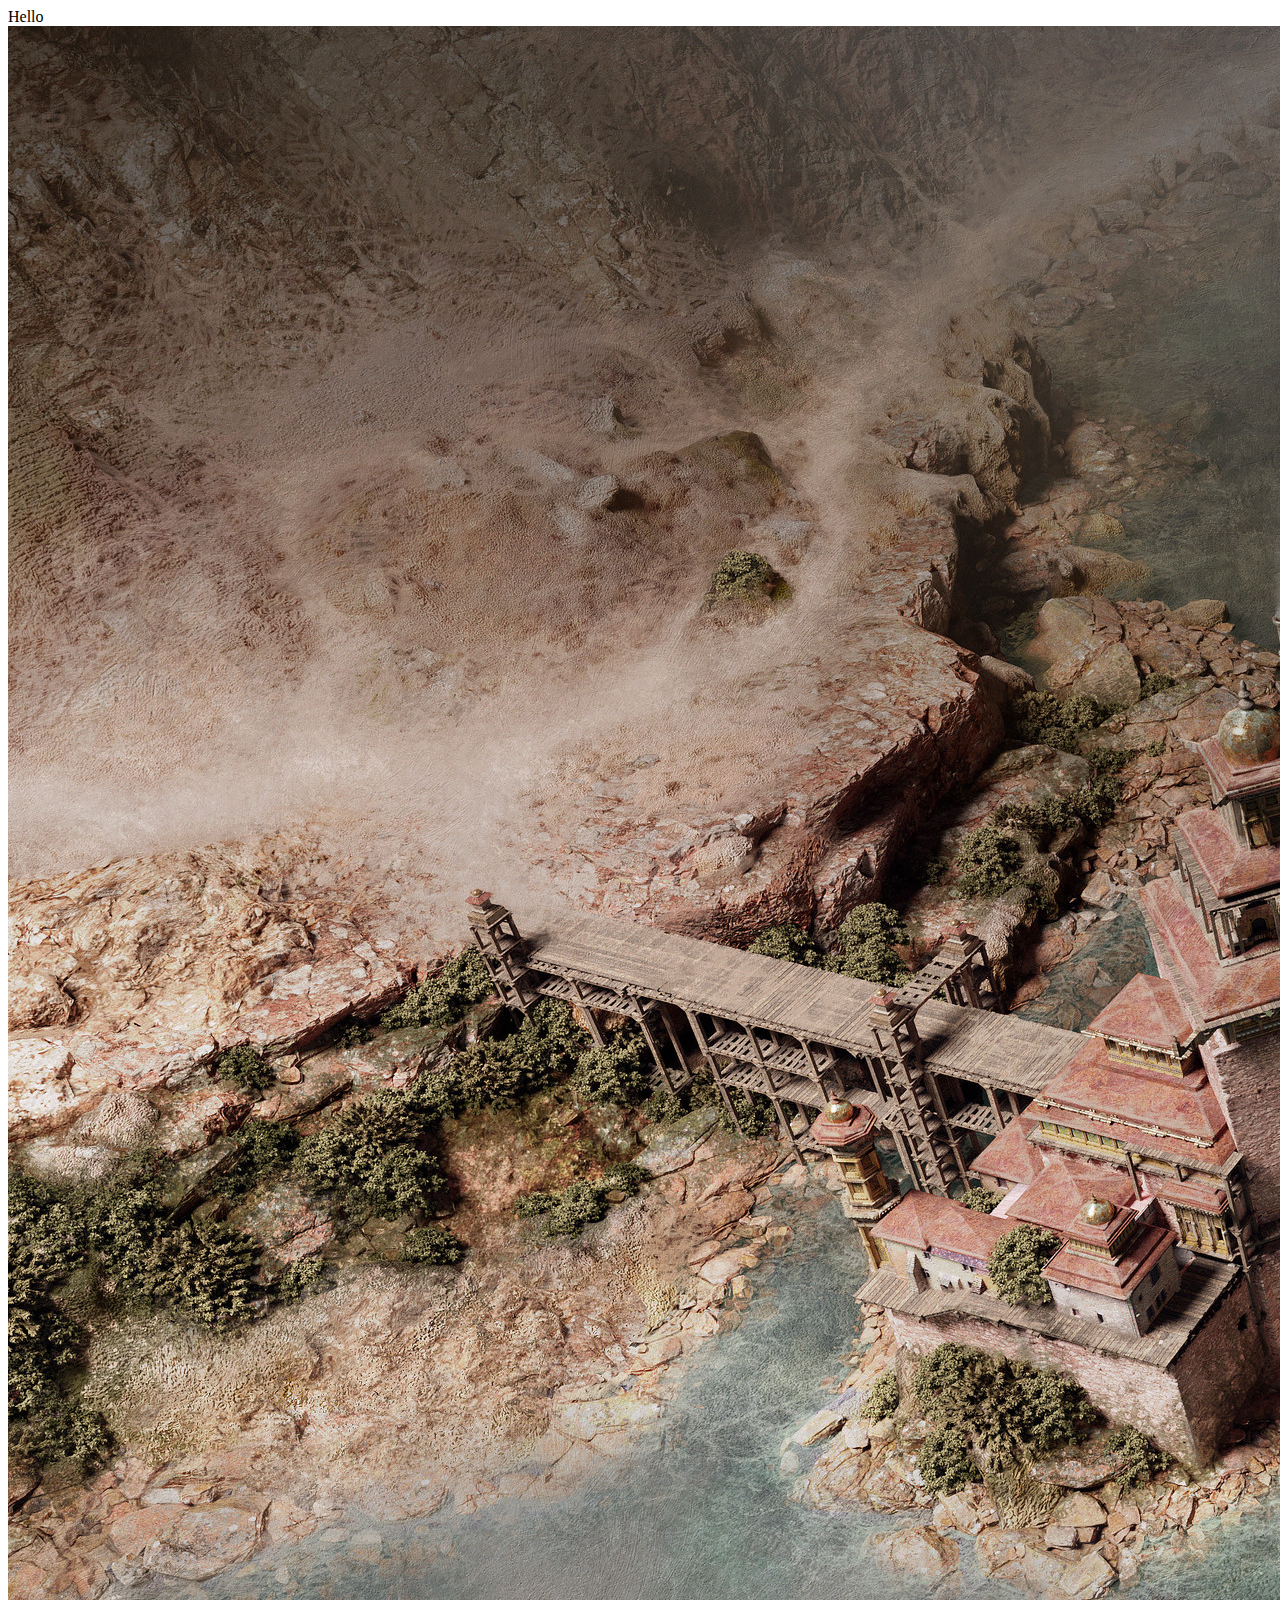
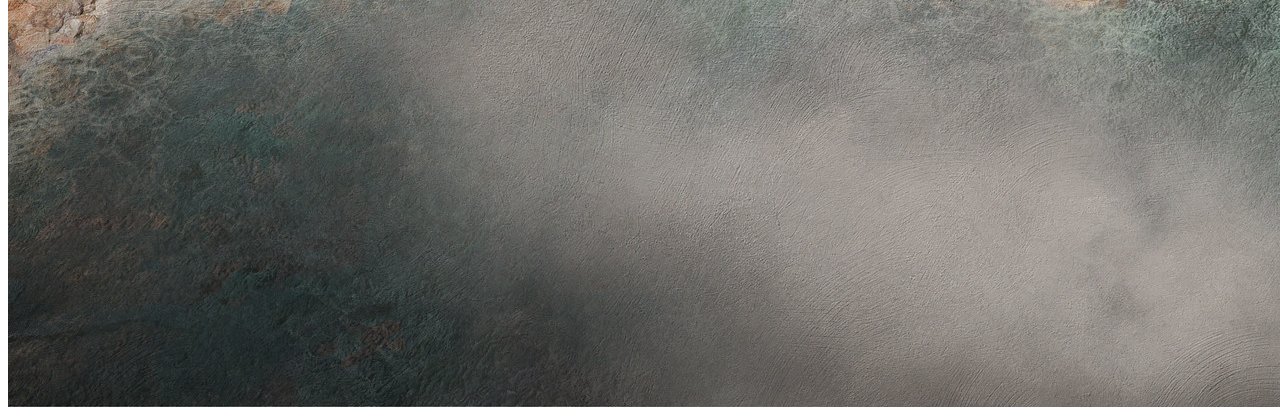
==== index.html @ b4ceb333 "New comment" ====
<!DOCTYPE html>
<html lang="en">

<head>
    <meta charset="UTF-8">
    <meta http-equiv="X-UA-Compatible" content="IE=edge">
    <meta name="viewport" content="width=device-width, initial-scale=1.0">
    <title>Document</title>
</head>

<body>
    Hello

    <div class="block">
        <span class="block__item red"></span>
        <img src="images/Art 1.jpeg" alt="">
    </div>

</body>

</html>
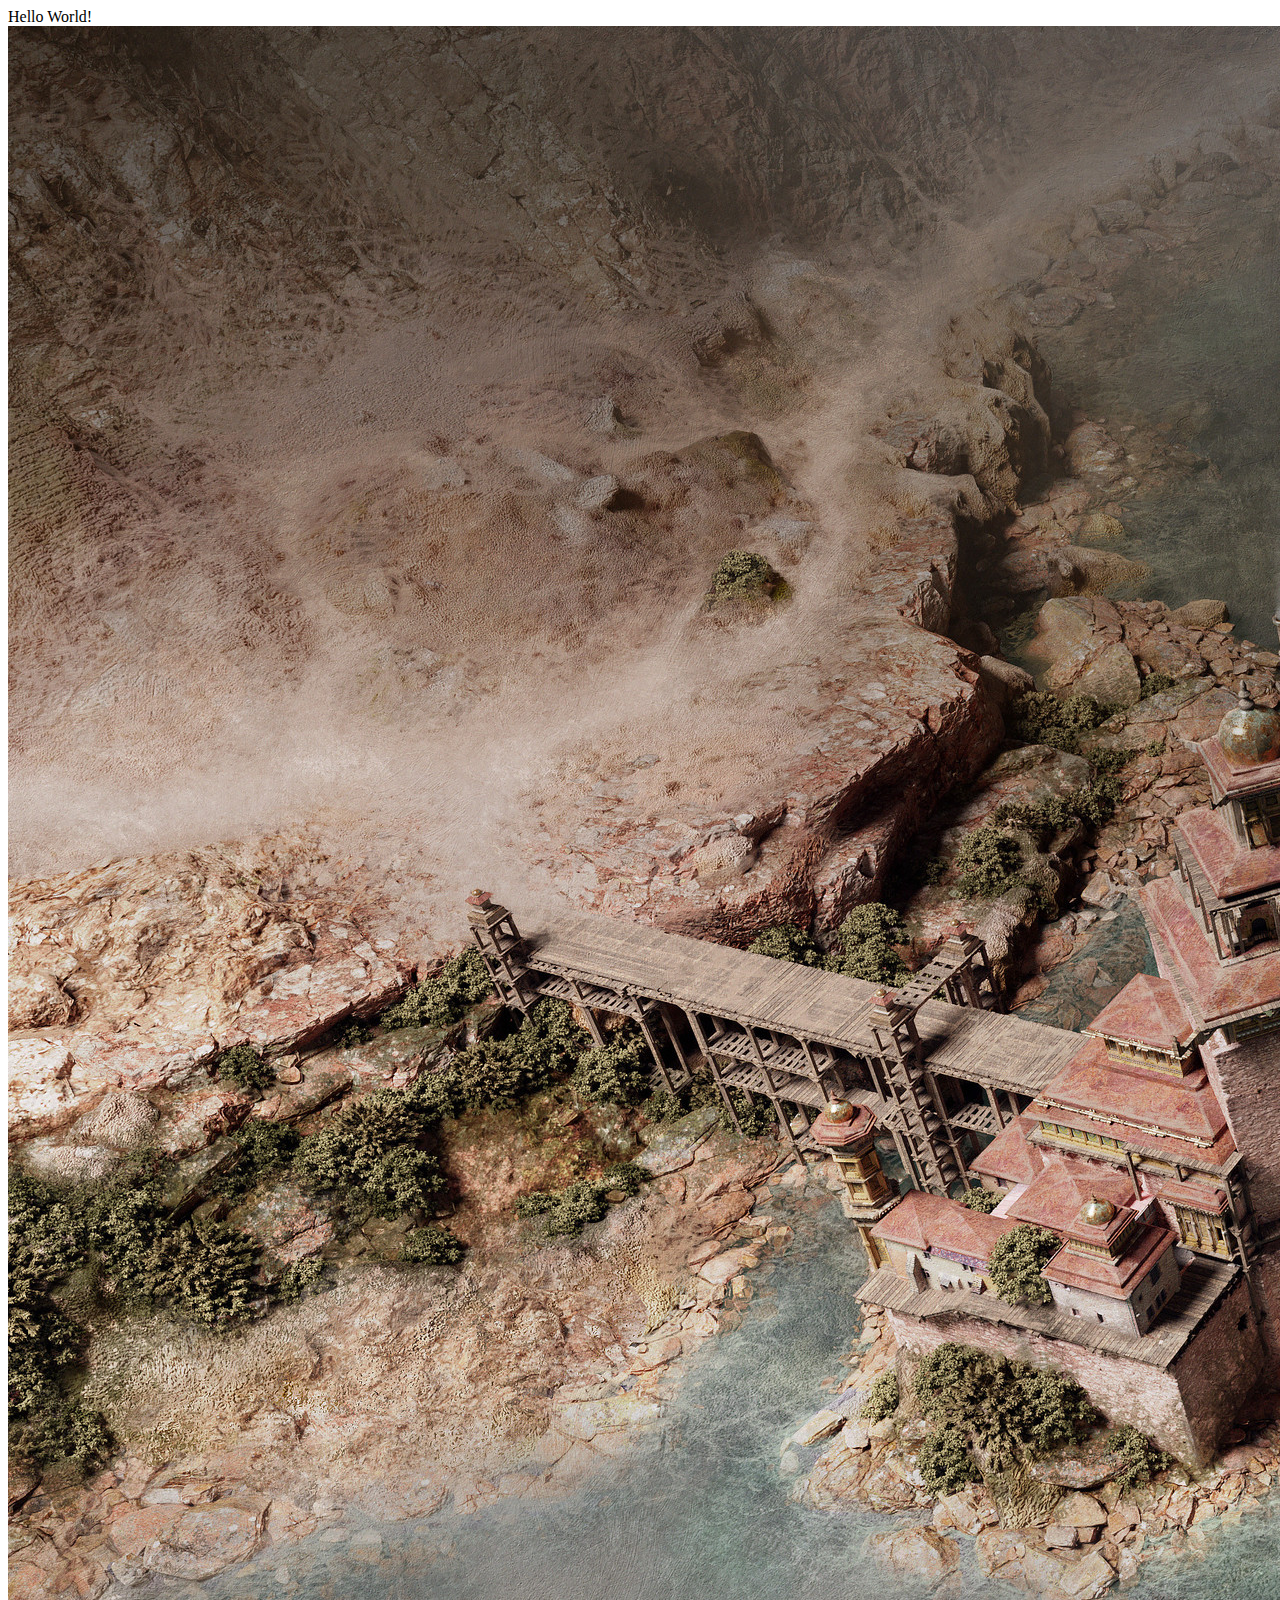
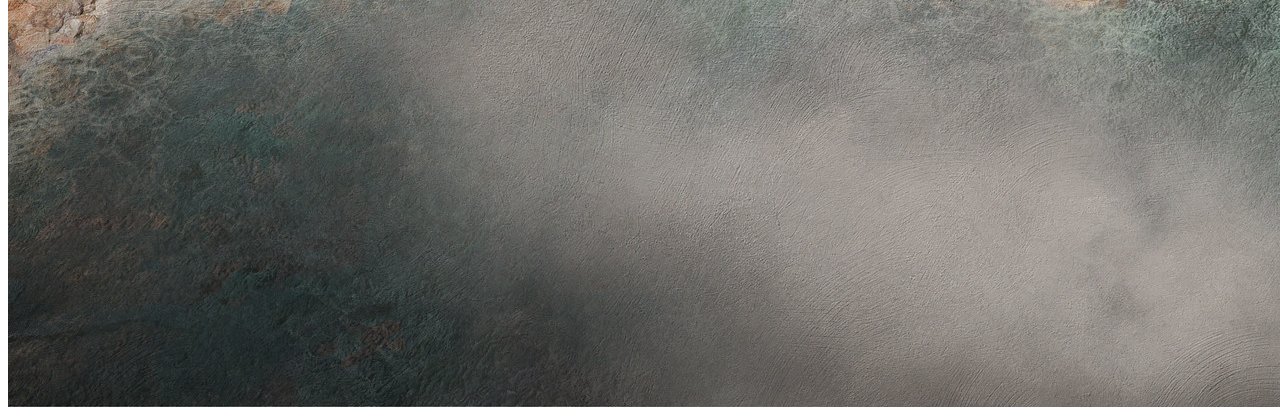
==== commit f2d5c229: "Version 1.2" ====
--- a/index.html
+++ b/index.html
@@ -9,7 +9,7 @@
 </head>
 
 <body>
-    Hello
+    Hello World!
 
     <div class="block">
         <span class="block__item red"></span>
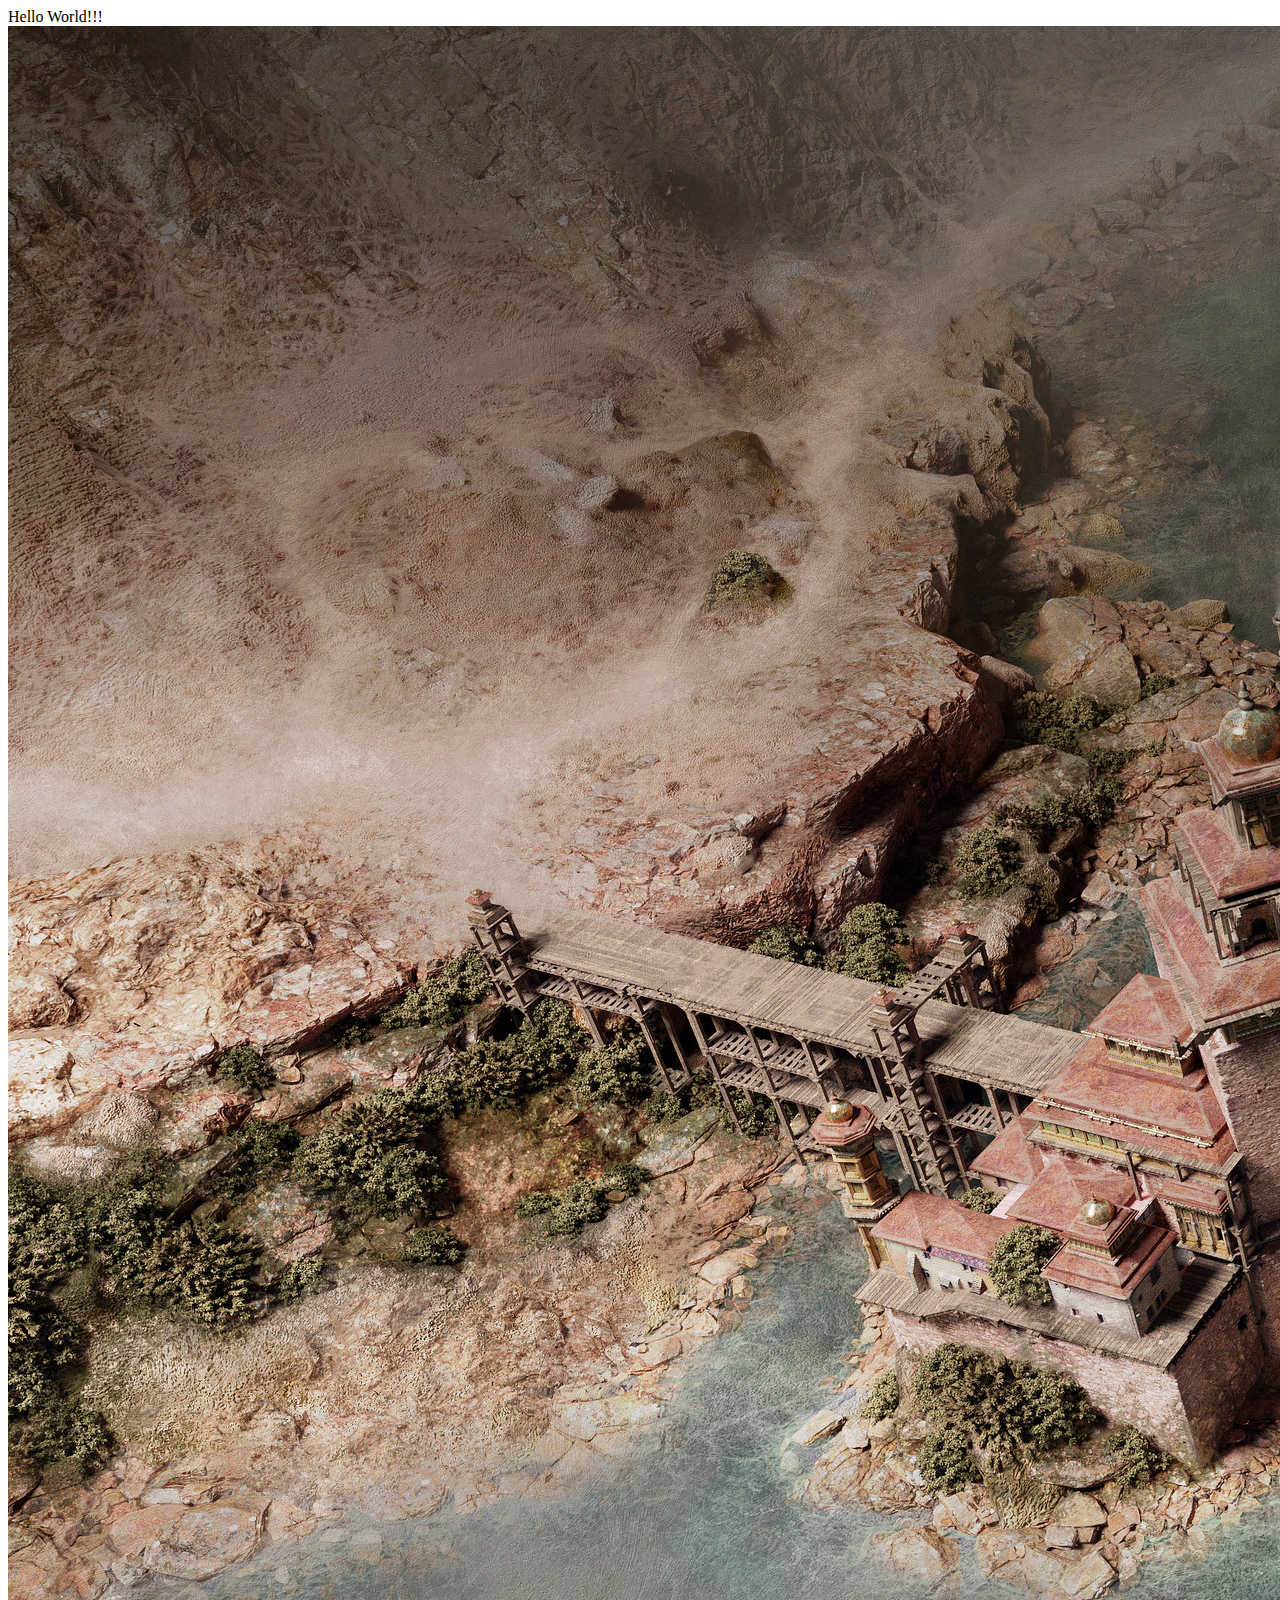
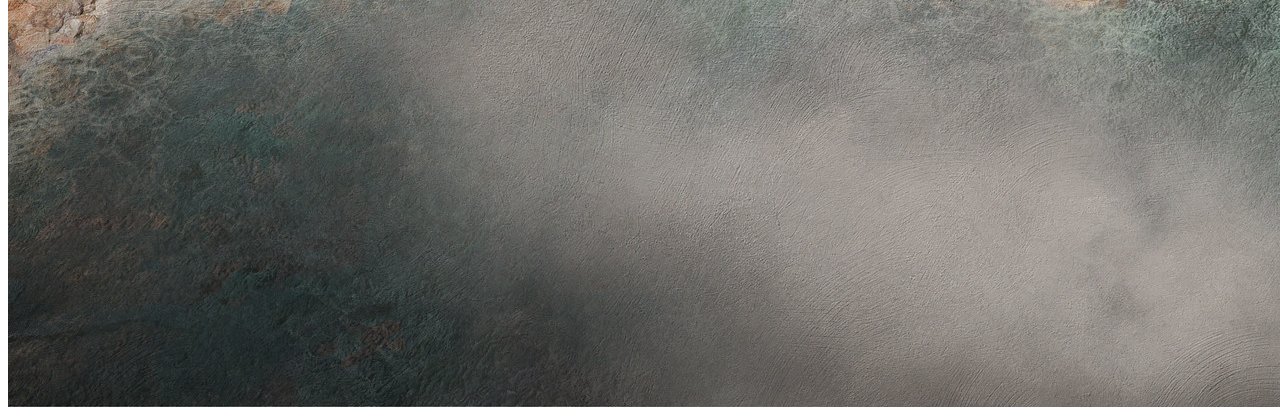
==== commit 541492ea: "v 1.2" ====
--- a/index.html
+++ b/index.html
@@ -9,7 +9,7 @@
 </head>
 
 <body>
-    Hello World!
+    Hello World!!!
 
     <div class="block">
         <span class="block__item red"></span>
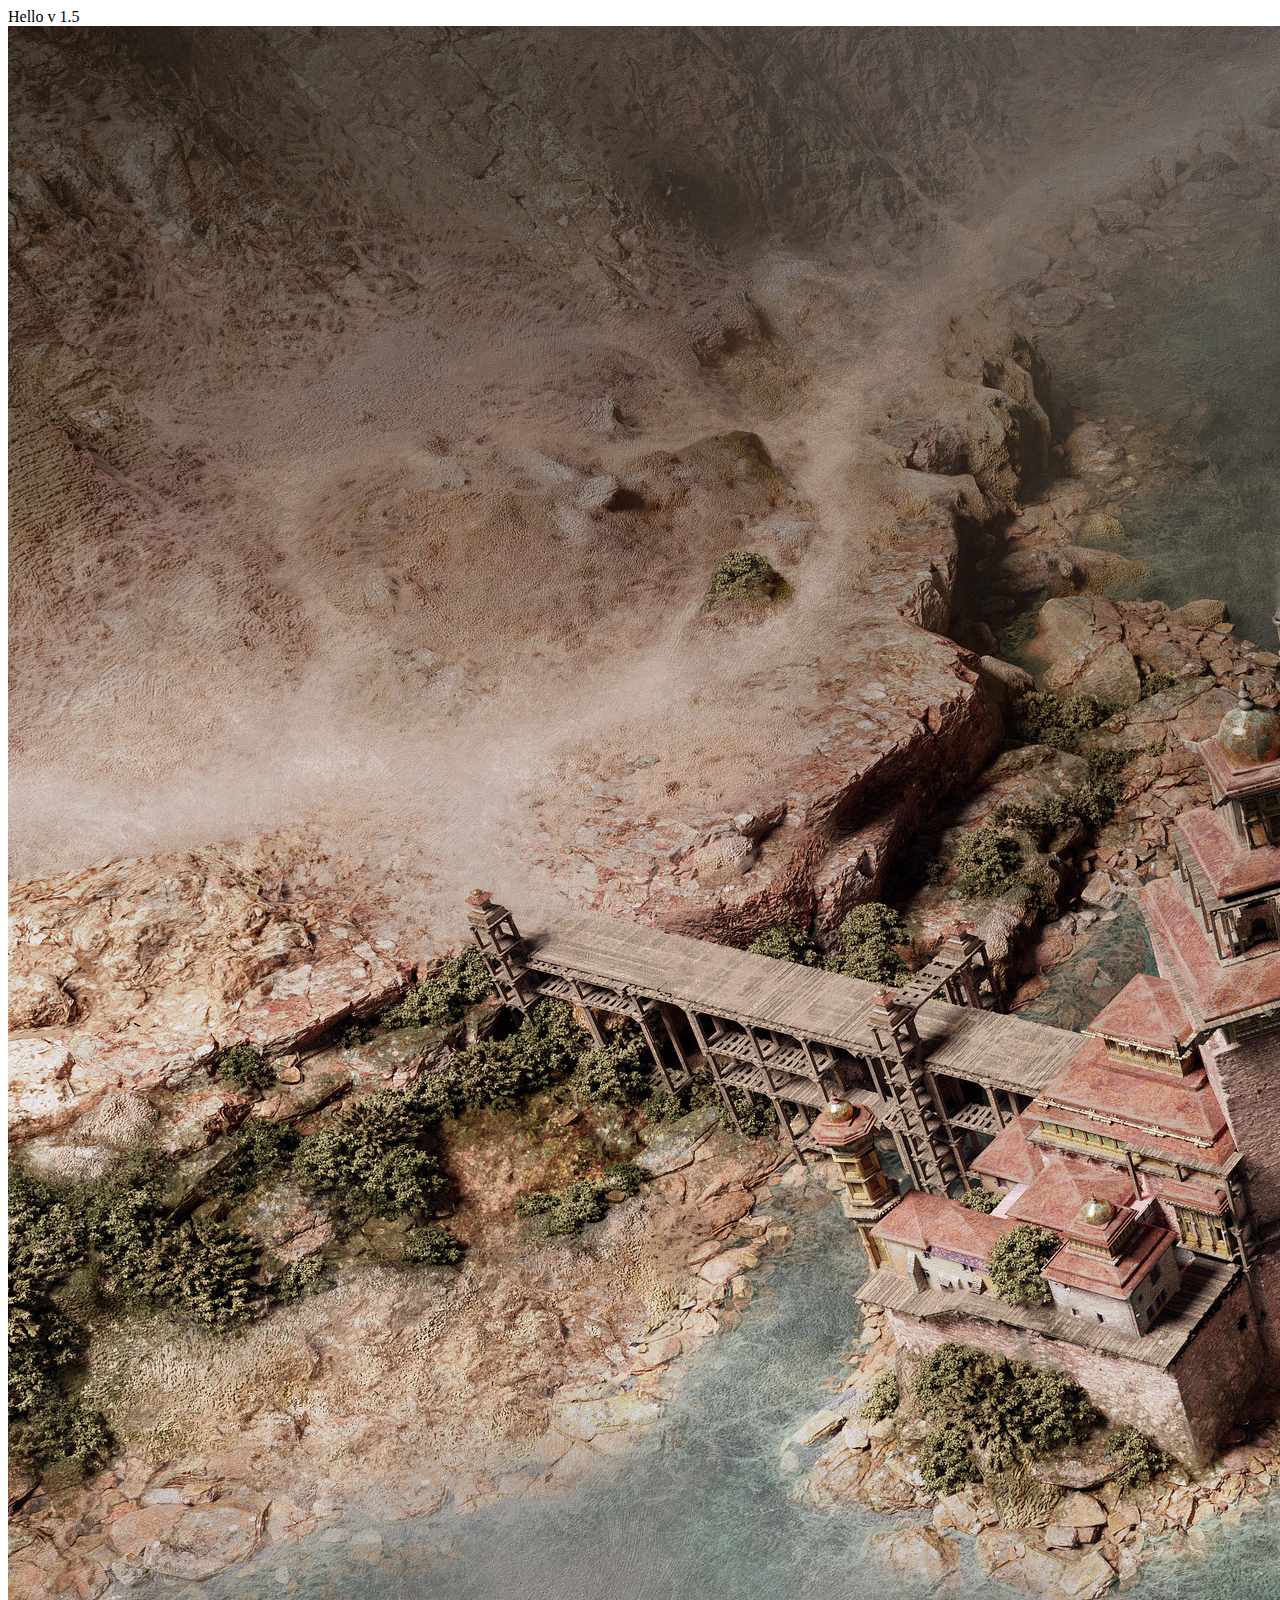
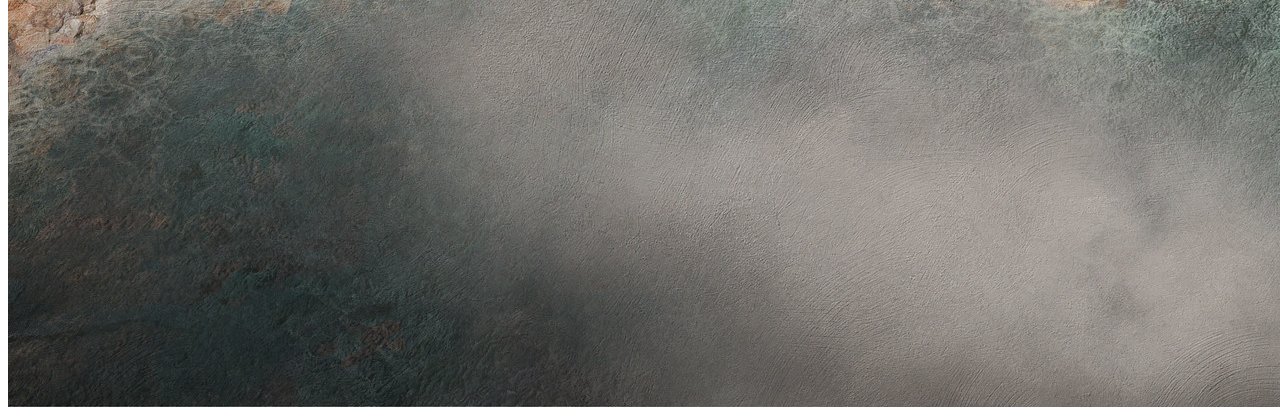
==== commit ad048a94: "v 1.5" ====
--- a/index.html
+++ b/index.html
@@ -9,7 +9,7 @@
 </head>
 
 <body>
-    Hello World!!!
+    Hello v 1.5
 
     <div class="block">
         <span class="block__item red"></span>
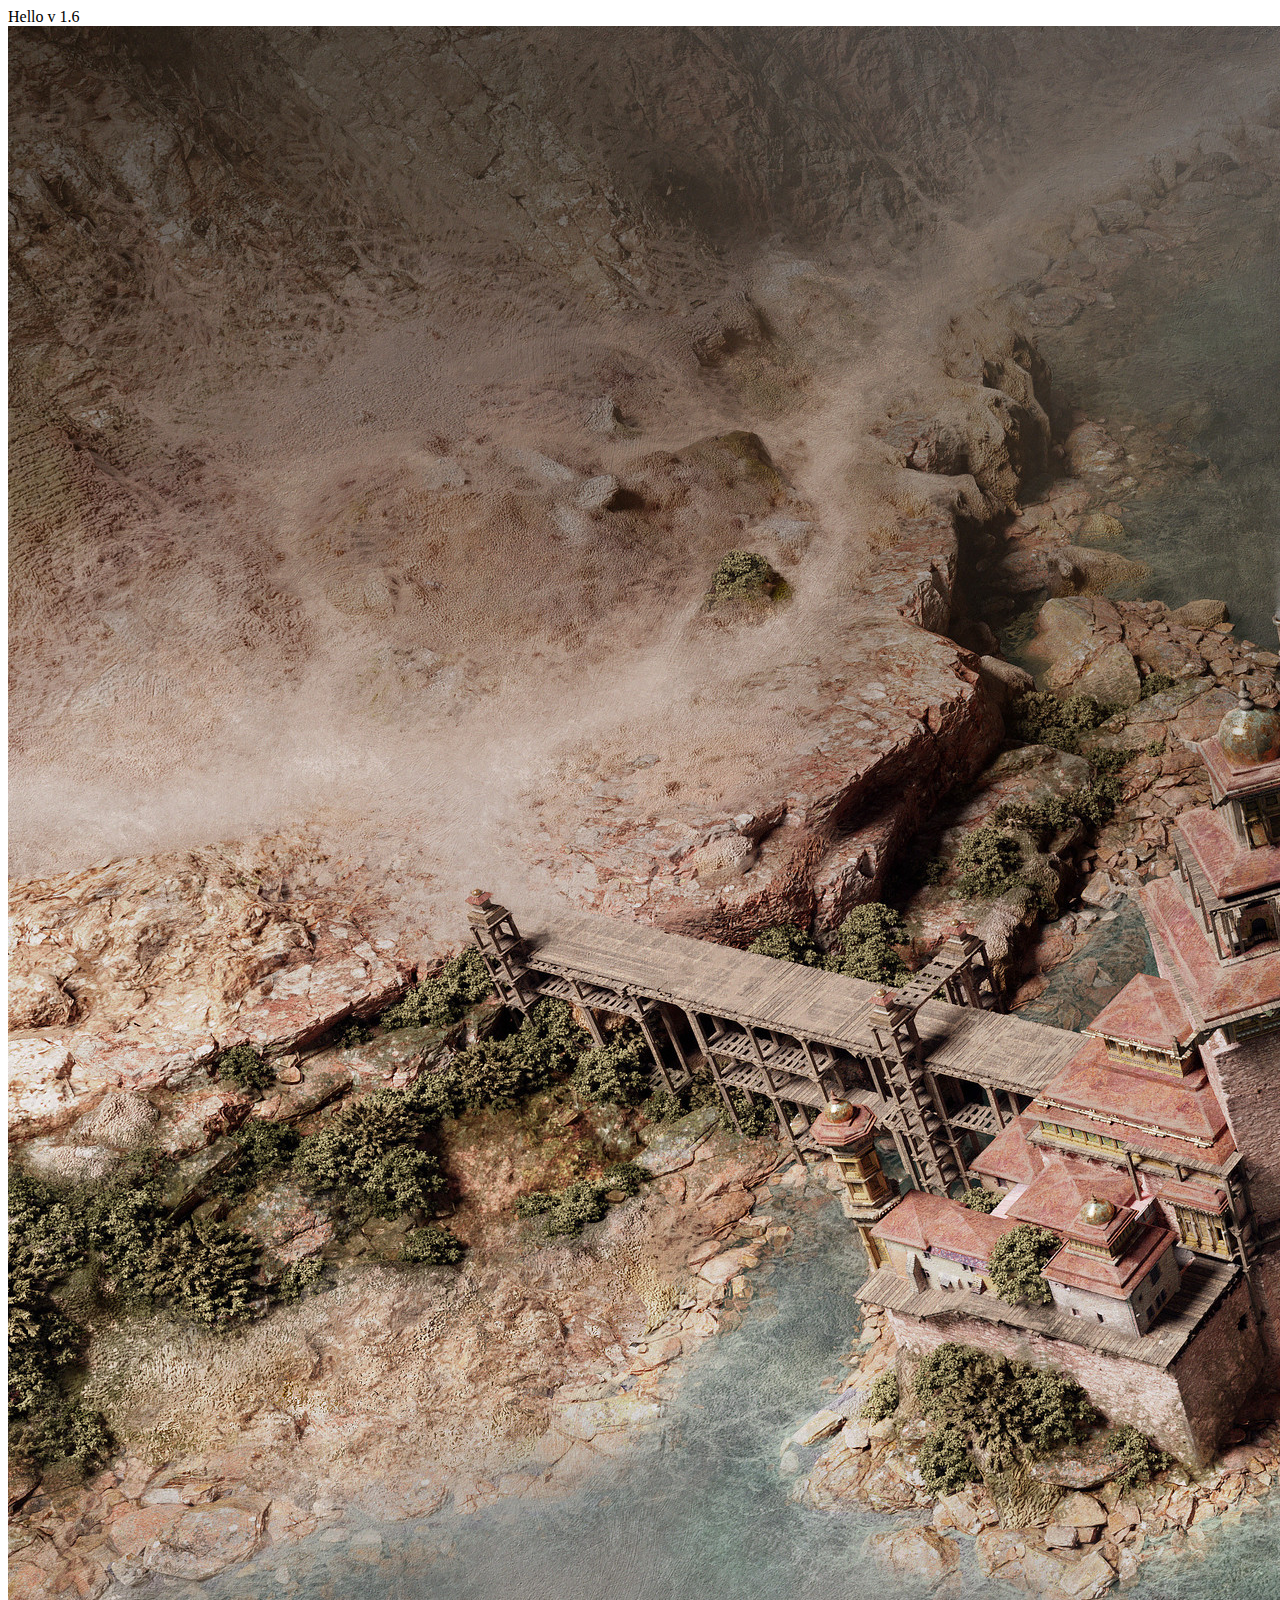
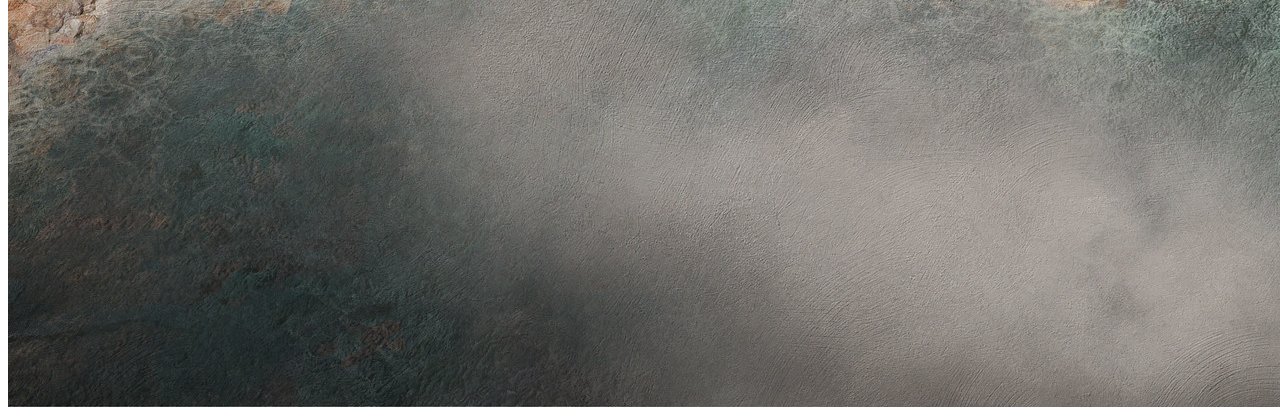
==== commit c10f36c1: "v 1.6" ====
--- a/index.html
+++ b/index.html
@@ -9,7 +9,7 @@
 </head>
 
 <body>
-    Hello v 1.5
+    Hello v 1.6
 
     <div class="block">
         <span class="block__item red"></span>
